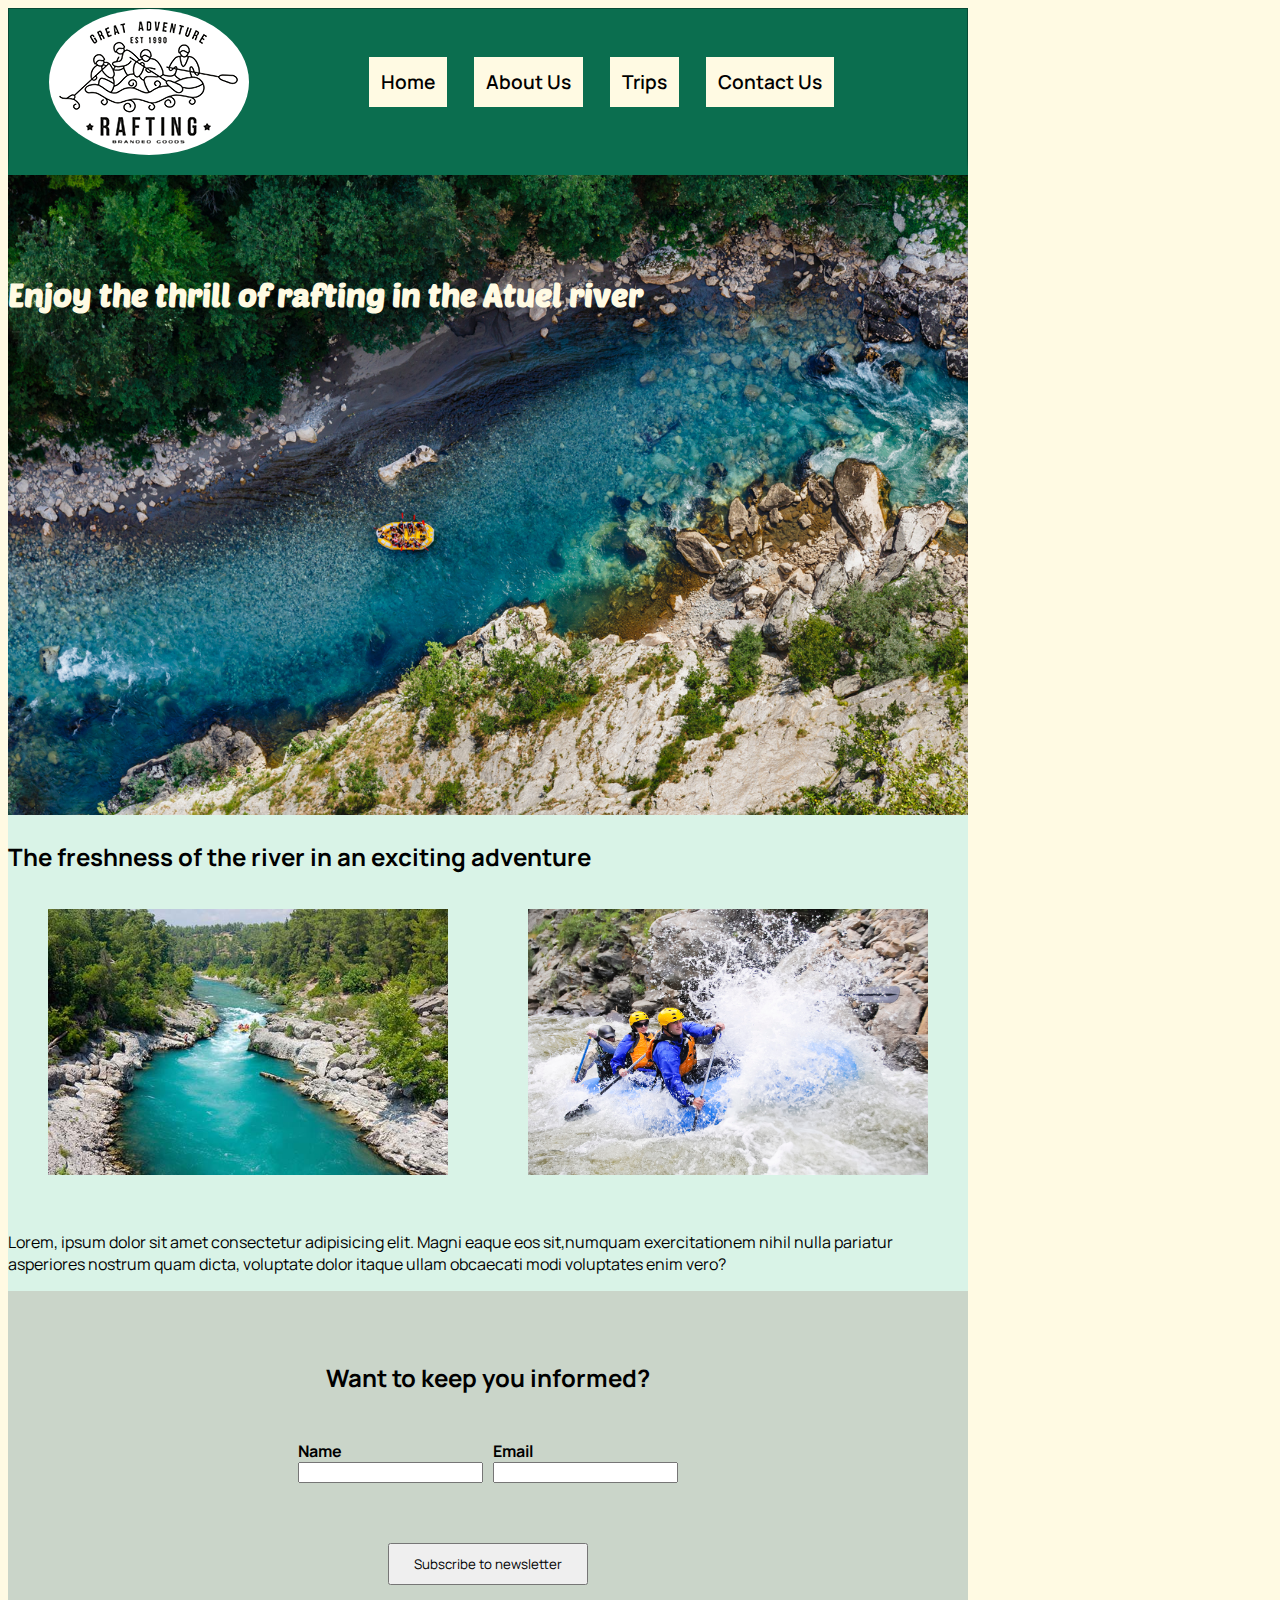
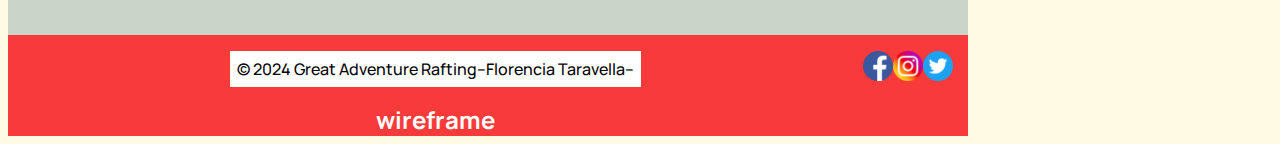
==== wwr/index.html @ 2f853588 "h" ====
<!DOCTYPE html>

<html lang="en-US">
    <head>
        <meta charset="utf-8">
        <meta name="viewport" content="width=device-width initial-scale=1.0"/>
        <meta name="author" content="Florencia Taravella"/>
        <meta name="description" content="Home rafting site plan"/>
        <link rel="stylesheet" href="styles/rafting.css">
        <title>Home- Great Adventure | Florencia Taravella | WDD 130 </title>
    </head>
    <body>
        <header>
            <div class="header">
                <img src="images/logo.png" alt="Rafting Logo">
                <nav class="menu"> 
                     <a href="index.html"> Home </a> 
                     <a href="about.html"> About Us</a>
                     <a href="trips.html"> Trips</a>
                     <a href="contact.html"> Contact Us</a>
                </nav>
            </div>
        </header>
        <main>
            <div class="hero-index">
                <h1> Enjoy the thrill of rafting in the Atuel river</h1>
                <img src="images/hero-index.jpg" alt="Calm extense river view">
            </div>

            <div class="images-2">
                <h2>The freshness of the river in an exciting adventure</h2>
                <figure><img src="images/index-1.jpg" alt="offerings"></figure>
                <figure><img src="images/index-2.jpg" alt="offerings"><figcaption><h3></h3></figcaption></figure>
                <p>Lorem, ipsum dolor sit amet consectetur 
                    adipisicing elit. Magni eaque eos sit,numquam exercitationem nihil nulla pariatur asperiores nostrum quam dicta, voluptate dolor itaque ullam obcaecati 
                    modi voluptates enim vero?</p>
            </div>
            <div class="form-index">
                <h2> Want to keep you informed?</h2>
                <fieldset class="input">
                        <label for="Name"> Name</label>
                        <input type="text" id="name" name="name">
                        <label for="email">Email</label> 
                        <input type="text" id="email" name="email">
                </fieldset>
                    <button type="submit" id="subscribe" name="subscribe" value="Subscribe to newsletter">Subscribe to newsletter</button>
                </div>
        <footer>
            <p> © 2024 Great Adventure Rafting--Florencia Taravella-- </p>
            <nav class="footer">
                <a href="https://www.facebook.com/?locale=es_LA" target="_blank"> <img src="images/fb-icon.webp" alt="Facebook"></a>
                <a href="https://www.instagram.com/" target="_blank"> <img src="images/ig-icon.webp" alt="Instagram"></a>
                <a href="https://twitter.com/?lang=es/" target="_blank"> <img src="images/twitter-icon.webp" alt="Twitter"></a>
            </nav>
            <a class="wireframe" href="https://wireframe.cc/pro/pp/7c29cfee4741584#1" target="_blank">wireframe</a>
        </footer>
    </body>
    
</html>
---- wwr/styles/rafting.css ----
@import url('https://fonts.googleapis.com/css2?family=Manrope:wght@200..800&family=Poetsen+One&display=swap');

:root{
    --paragraph-font: "manrope";
    --primary-color: #FFFAE3;
    --secondary-color: #f93a3a;
    --accent1-color:#2c3d55;
    --accent2-color:#074a35;
    --accent3-color: #0047ab;
    --heading-font: "poetsen one";
    --nav-link-color: #fffae3;
    --nav-hover-link-color: #8ba6a9;
    --nav-hover-background-color: #cacc90;
    --nav-background-color:#0b6e4f;
}
body{
    background-color: var(--primary-color);
    max-width: 960px;
    font-family: var(--paragraph-font);
}
.header {
    display: grid;
    align-items: center;
    border: 1px solid var(--accent2-color);
    border-bottom:20px solid var(--nav-background-color);
    background-color: #0b6e4f;  
}
header img{
    border-radius: 50%;
    grid-column: 1;
    margin-left: 40px;
}
.menu {
    grid-column: 2;
    display: flex;
    justify-content: space-around;
    margin-right: 120px;
}
.menu a{
    padding: 12px;
    background-color: #FFFAE3;
    font-family: var(--paragraph-font);
    font-size: 1.2rem;
    font-weight: 400;
}
.reach{
    font-family: var(--paragraph-font);
    font-weight: 700;
    color:var(--primary-color);
    background-color: rgba(22, 116, 74, 0.9);
    width: 100%;
    display: flex;
    }
.reach h1{
    margin-left: 350px
}
.reach a{
    text-decoration: none;
    color: var(--primary-color);
}
.reach a:hover{
    color: var(--accent1-color);
}
.history{
    position: relative;
    border-top: 5px solid#fffae3;
    border-bottom:5px solid #fffae3;
    background-color:#8ba6a9;
    font-family: var(--paragraph-font);
    color: black;
    font-size: 1rem;
    padding: 15px;
    display: grid;
    justify-content: center;
}
.p1{
    grid-column:1/2;
}
.p2{
    grid-column: 2/3;
}
.history h2{
    padding: 10px;
    background-color: #2c3d55; 
    grid-column: 1/3;
    justify-self: center;
    text-align: center;
    width: 100%;
    font-family: var(--heading-font);
    color: var(--nav-link-color);
    font-size: 3rem;
}
.hero{
    position: relative;
    display: grid;
}
.hero h1{
    position: absolute;
    font-family: var(--heading-font);
    color: var(--nav-background-color);
    font-size: 3rem;
    justify-self: center;
    grid-column: 1/3;
    text-align: center;
    padding: 10px;
    background-color:rgba(255,250,227,0.3);
    width:102%;
}
.hero img{
    display: block;
    width: 100%;
    height: auto;
}
.happy-client{
    box-sizing: border-box;
    position: absolute; 
    top: 200px;  
    left: 100px;
    width: 75%;
    background-color:rgba(244, 241, 241, 0.3);
    padding: 10px 20px 10px 20px;
}
.happy-client img{
    width: 200px;
    height: auto;
    float: right;
}
.happy-client{
    font-family: var(--paragraph-font);
    color: var(--accent1-color);
    font-size: 1.2rem;
}
.adventure{
    display: grid;
    background-color: var(--accent2-color);
    justify-content: center;
}
.adventure img{
    width: 120px;
    height: auto;
}
.adventure h2{
    grid-column: 1/6;
    padding: 10px;
    background-color: #2c3d55;
    justify-self: center;
    text-align: center;
    width: 94%;
    font-family: var(--heading-font);
    color: var(--nav-link-color);
    font-size: 2rem;
}
.adventure figcaption{
    font-family: var(--paragraph-font);
    font-size: 0.8rem;
    color: var(--primary-color);
}
.employee{
    width: 100%;
    background-color:gainsboro;
    display: grid;
    grid-template-columns: 1fr 1fr 1fr;
    position: relative;
}
.employee figcaption:nth-child(1){
    position: absolute;
    margin-top: 50px;
}
.employee img{
    width: 280px;
    height: 200px;
 }
 .employee figure:nth-child(1){
    margin-left: 10px;
 }
 .employee figure:nth-child(2){
    margin-left: 5px;
 }
 .employee figure:nth-child(3){
    margin-left: 8px;
 }
.employee figcaption{
    font-family: var(--paragraph-font);
    color: var(--accent1-color);
    margin-top: 10px;
    text-align: center;
    font-size: 1rem;
    font-weight: 700;
    font-style: italic;
}
.information{
    display: grid;
    grid-template-columns: 1fr 1fr;
    background-color:gainsboro;
}
.information img{
    width: 500px;
    height: auto;
    justify-self: right;
}
.side h2{
    font-family: var(--paragraph-font);
    font-weight: 800;
    color: var(--accent1-color);
    text-align: center;
}
.side {
    font-family: var(--paragraph-font);
    font-weight: 500;
    color: var(--accent2-color);
    text-align: center;
}
.form{
    font-family: var(--paragraph-font);
    width: 100%;
    display: grid;
    color: var(--accent2-color);
}
.form h1, h3{
    color: var(--accent2-color);
    text-align: center;
    font-weight: 500;
}
.user{
    display: grid;
    justify-content: space-evenly;
}
.user label{
    grid-row: 1;
    font-weight: 700;
}
.user input{
    grid-row: 2;   
    width: 240px;
    border: 2px solid grey;
    border-radius: 2px;
    padding: 2px;
    background-color: white;
}
.radio{
    display: grid;
    grid-template-columns: 1fr 8fr;
}
.radio input{
    justify-self: left;
    width: 20px;
    height: 20px;
}
.radio label{
    justify-self: left;
    border: 2px solid grey;
    border-radius: 2px;
    padding: 2px;
    width: 200px;
    background-color: white;
    font-size: 0.8rem;
    font-weight: 700;
}
fieldset{
    width: 400px;
    justify-self: center;
    border: none;
    margin-top: 20px;
    font-weight: 700;
}
.message{
    display: grid;
    width: 400px;
    justify-self: center;
    padding-top: 20px;
}
.message label{
    grid-row: 1;
    font-weight: 700;
}
.message textarea{
    grid-row: 2;
    border: 2px solid grey;
    border-radius: 2px;
}
.subscribe{
    display: flex;
    justify-content: center;
    margin-top: 20px;
    margin-bottom: 20px;
}
#request{
    padding: 13px;
    width: 200px;
    justify-self: center;
    margin-bottom: 70px;
    border: 2px solid grey;
    border-radius: 3px;
    font-family: var(--paragraph-font);
    font-weight: 700;
    background-color: var(--accent2-color);
    color: var(--primary-color);
    font-size: 1.2rem;
    cursor: pointer;
}
#request:hover{
    padding: 13px;
    width: 200px;
    justify-self: center;
    margin-bottom: 70px;
    border: 2px solid grey;
    border-radius: 3px;
    font-family: var(--paragraph-font);
    font-weight: 700;
    background-color: var(--accent1-color);
    color: var(--primary-color);
    font-size: 1.2rem;
}
footer{
    display: grid;
    align-items: center;
    background-color: var(--secondary-color);
}
footer p{
    grid-column: 2/3;
    grid-row: 1;
    justify-self: center;
    font-family: var(--paragraph-font);
    color: black;
    padding: 7px;
    background-color: white;
    font-weight: 500;
}
.footer {
    display: flex;
    grid-column: 3/4;
    justify-self: right;
    align-self: center;
    padding-right: 15px;
}
.wireframe {
    grid-row: 2;
    grid-column: 2/3;
    justify-self: center;
    font-family: var(--paragraph-font);
    font-size: 1.5rem;
    color:white;
    font-weight: 700;
    text-decoration: none;
}
.wireframe-trips{
grid-row: 2;
grid-column: 2/3;
justify-self: center;
font-family: var(--paragraph-font);
font-size: 1.5rem;
color:white;
font-weight: 700;
text-decoration: none;   
}

nav a:link{
    color: black;
    text-decoration: none;
    font-weight: 600;
    
}
nav a:visited{
    color: var(--secondary-color);
    font-weight: 600;
}
nav a:hover{
    color: var(--accent3-color);
    font-weight: 600;
}
nav img{
    width: 30px;
    height: auto;
}
.know-more img{
    width: 100%;
    height: auto;
}
.know-more{
    width: 100%;
    position: relative;
    background-color: rgba(180, 235, 235, 0.5);
}
#know-more-button{
    width: 100%;
    position: absolute;
    margin-top: 100px;
    margin-left: -960px;
    background-color:rgba(31, 97, 100, 0.5);
    padding: 15px;
    border: none;
    font-family: var(--paragraph-font);
    font-size: 1.5rem;
    color:#FFFAE3;
}
#know-more-button:hover{
    width: 100%;
    position: absolute;
    margin-top: 100px;
    margin-left: -960px;
    background-color:rgba(29, 69, 71, 0.5);
    padding: 15px;
    border: none;
    font-family: var(--paragraph-font);
    font-size: 1.5rem;
    color: #FFFAE3;
}
.trips {
    display: flex;
    background-color: rgba(180, 235, 235, 0.5);
    padding-top: 30px;
    padding-bottom: 200px;
}
.trips figure img{
    width: 280px;
    height:180px;
    border-radius: 10px;
}
.trips figure:nth-child(1){
    margin-left: 23px;
}
.trips figure:nth-child(2){
    margin-left: 1px;
}
.trips figure:nth-child(3){
    margin-left: -16px;
}
.trips figure{
    position: relative;
}

.trips figure:nth-child(1) figcaption h2{
    position: absolute;
    margin-top: -50px;
    margin-left: 65px;
    color: var(--accent1-color);
    font-family: var(--paragraph-font);
    font-weight: 900;
    font-style: italic;
    padding: 10px;
    font-size: 1.3rem;
}
.trips figure:nth-child(2) figcaption h2{
    position: absolute;
    margin-top: -50px;
    margin-left: 65px;
    color: #FFFAE3;
    font-family: var(--paragraph-font);
    font-weight: 800;
    font-style: italic;
    padding: 10px;
    font-size: 1.3rem;
}
.trips figure:nth-child(3) figcaption h2{
    position: absolute;
    margin-top: -50px;
    margin-left: 40px;
    color: var(--accent1-color);
    font-family: var(--paragraph-font);
    font-weight: 900;
    font-style: italic;
    padding: 10px;
    font-size: 1.3rem;
    
}

.trips figure:nth-child(1) figcaption p{
    position: absolute;
    margin-top: 10px;
    margin-left: 10px;
    text-align: center;
    color: var(--accent1-color);
    font-family: var(--paragraph-font);
    font-weight: 400;
    font-style: italic;
    padding: 10px;
}
.trips figure:nth-child(2) figcaption p{
    position: absolute;
    margin-top: 10px;
    margin-left: 10px;
    color: var(--accent1-color);
    font-family: var(--paragraph-font);
    font-weight: 500;
    font-style: italic;
    text-align: center;
    padding: 10px;   
}
.trips figure:nth-child(3) figcaption p{
    position: absolute;
    margin-top: 10px;
    margin-left: 40px;
    text-align: center;
    color: var(--accent1-color);
    font-family: var(--paragraph-font);
    font-weight: 500;
    font-style: italic;
    padding: 10px;    
}
table{
    border: 2px solid rgba(27, 53, 53);
    padding: 5px;
    text-align: center;
    font-family: var(--paragraph-font);
    border-collapse: collapse;
    border-spacing: 0;
}
th, td {
    padding:8px;
    border: 2px solid black;
}
.table-container{
    padding:30px;
    background-color: rgba(180, 235, 235, 0.5);
    display: grid;
    grid-template-columns: 2fr 1fr;
}
.general-considerations{
    font-family: var(--paragraph-font);
}
.general-considerations h2{
    grid-row: 1;
    grid-column: 2;
    text-align: center;
}
table caption{
    grid-row: 1;
    grid-column: 1;
    text-align: center;
}
.hero-index{
    background-color: rgba(180, 235, 235, 0.5);
    position: relative;
}
.hero-index img{
    width: 100%;
    height: auto;
}
.hero-index h1{
    position: absolute;
    margin-top: 100px;
    color: #FFFAE3;
    font-family: var(--heading-font);
}
.images-2{
    display: grid;
    grid-template-columns: 1fr 1fr;
    background-color: rgba(180, 235, 235, 0.5);
}
.images-2 img{
    width: 400px;
    height: auto; 
}
.images-2 figure:nth-child(1){
    grid-column: 1;
    grid-row: 2; 
}
.images-2 figure:nth-child(2){
    grid-column: 2;
    grid-row: 2; 
}
.images-2 h2{
    grid-column: 1/3;
    grid-row: 1; 
}
.images-2 p{
    grid-column: 1/3;
    grid-row: 3; 
}
.form-index{
    display: grid;
    padding: 50px;
    grid-template-columns: 1fr 1fr;
    background-color: rgba(150, 176, 176, 0.5);
}
.form-index h2{
    grid-column: 1/3;
    grid-row: 1;
    justify-self: center;
}
.form-index fieldset{
    display: grid;
    grid-column: 1/3;
    justify-content: space-evenly;
}
.form-index fieldset label{
    grid-row: 1;
}
.form-index fieldset input{
    grid-row: 2;
}
.form-index button{
    grid-column: 1/3;
    grid-row: 4;
    padding: 10px;
    width: 200px;
    justify-self: center;
    margin-top: 50px;
    font-family: var(--paragraph-font);
}
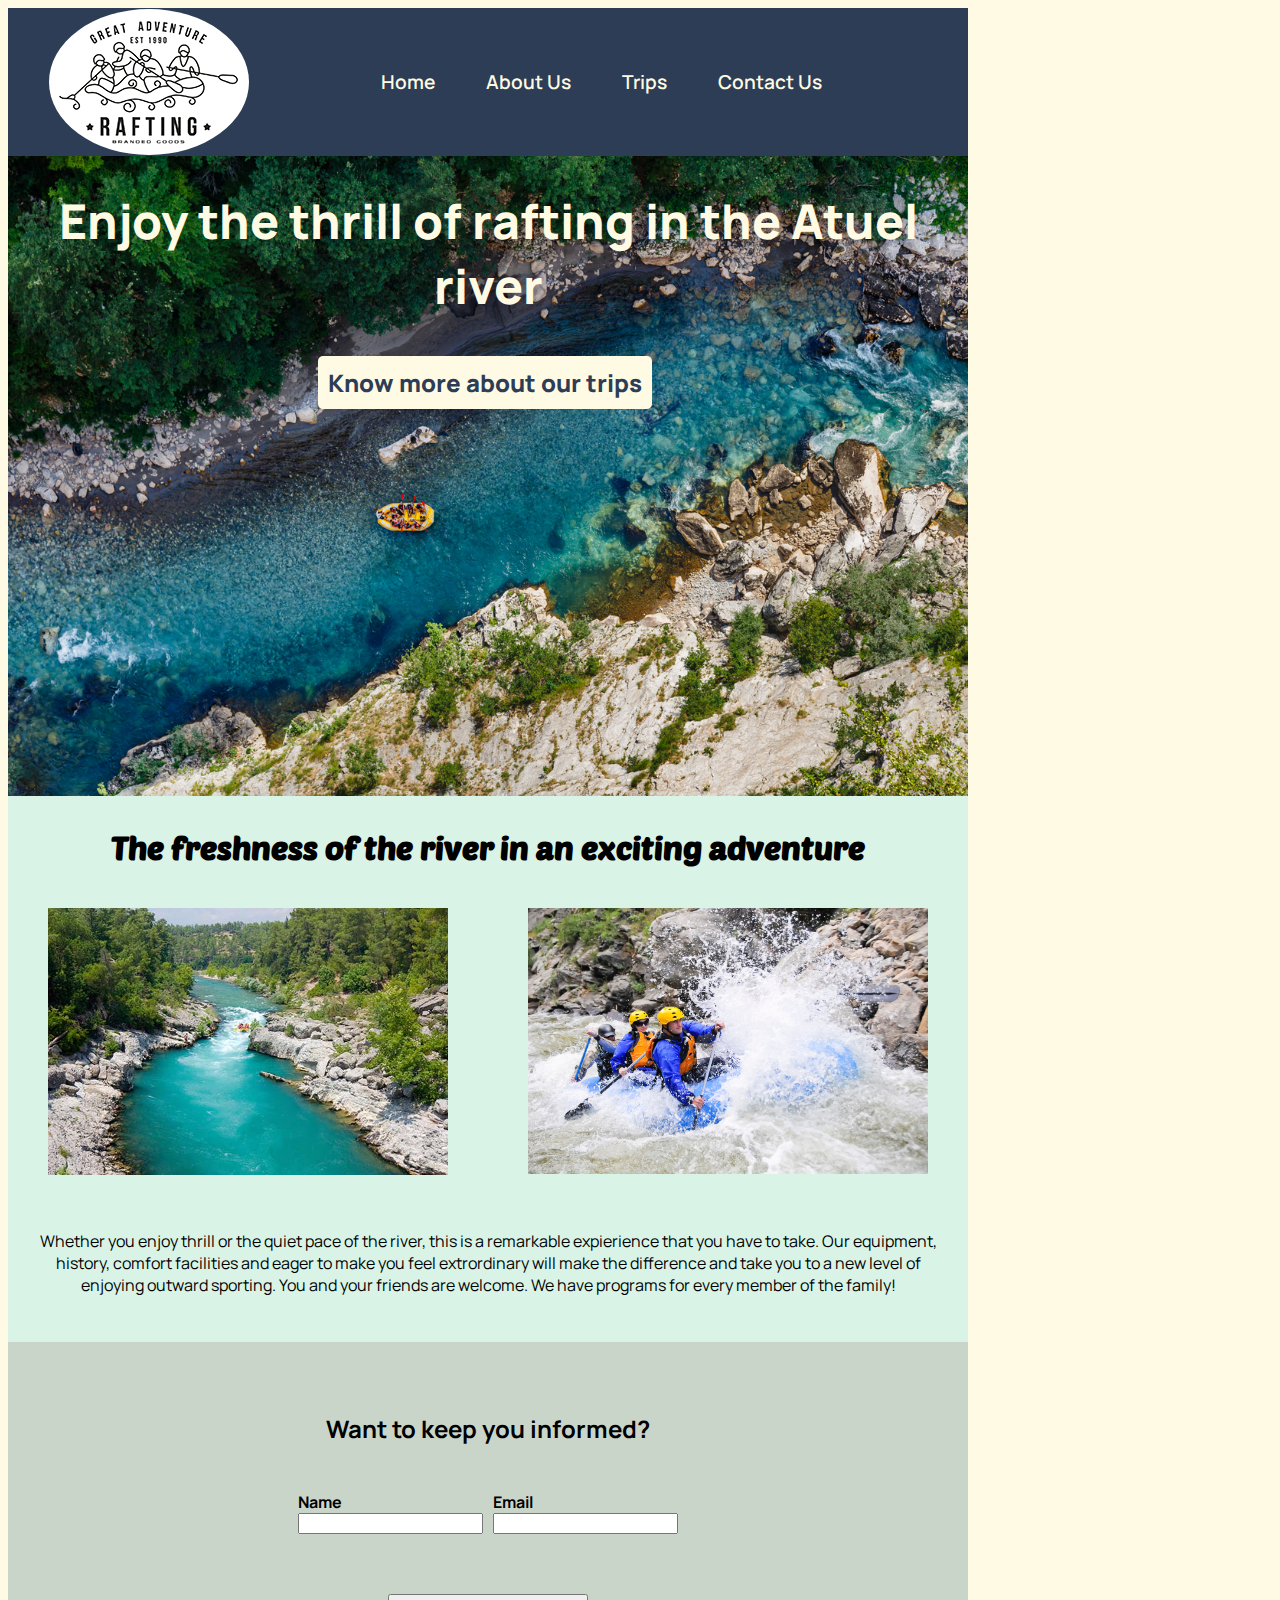
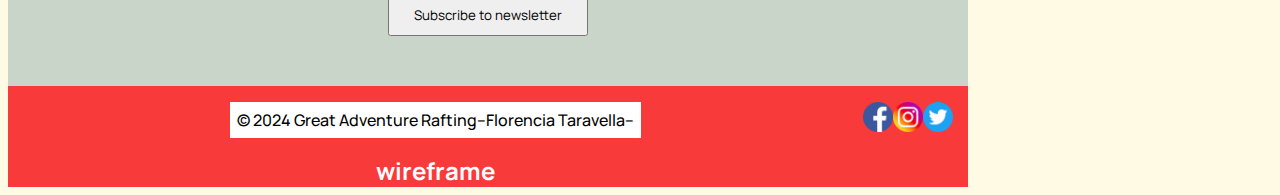
==== commit 8f416fdc: "f" ====
--- a/wwr/index.html
+++ b/wwr/index.html
@@ -23,7 +23,8 @@
         </header>
         <main>
             <div class="hero-index">
-                <h1> Enjoy the thrill of rafting in the Atuel river</h1>
+                <div class="call"><a href="https://florenciataravella.github.io/wdd130/wwr/trips.html">Know more about our trips</a></div>
+                <div> <h1>Enjoy the thrill of rafting in the Atuel river</h1></div>
                 <img src="images/hero-index.jpg" alt="Calm extense river view">
             </div>
 
@@ -31,9 +32,10 @@
                 <h2>The freshness of the river in an exciting adventure</h2>
                 <figure><img src="images/index-1.jpg" alt="offerings"></figure>
                 <figure><img src="images/index-2.jpg" alt="offerings"><figcaption><h3></h3></figcaption></figure>
-                <p>Lorem, ipsum dolor sit amet consectetur 
-                    adipisicing elit. Magni eaque eos sit,numquam exercitationem nihil nulla pariatur asperiores nostrum quam dicta, voluptate dolor itaque ullam obcaecati 
-                    modi voluptates enim vero?</p>
+                <p>Whether you enjoy thrill or the quiet pace of the river, this is a remarkable expierience that you have to take.
+                    Our equipment, history, comfort facilities and eager to make you feel extrordinary will make the difference and take you 
+                    to a new level of enjoying outward sporting. You and your friends are welcome. We have programs for every member of the family!
+                </p>
             </div>
             <div class="form-index">
                 <h2> Want to keep you informed?</h2>
--- a/wwr/styles/rafting.css
+++ b/wwr/styles/rafting.css
@@ -5,13 +5,13 @@
     --primary-color: #FFFAE3;
     --secondary-color: #f93a3a;
     --accent1-color:#2c3d55;
-    --accent2-color:#074a35;
+    --accent2-color:#2c3834;
     --accent3-color: #0047ab;
     --heading-font: "poetsen one";
     --nav-link-color: #fffae3;
     --nav-hover-link-color: #8ba6a9;
     --nav-hover-background-color: #cacc90;
-    --nav-background-color:#0b6e4f;
+    --nav-background-color:#19221f;
 }
 body{
     background-color: var(--primary-color);
@@ -21,9 +21,8 @@
 .header {
     display: grid;
     align-items: center;
-    border: 1px solid var(--accent2-color);
-    border-bottom:20px solid var(--nav-background-color);
-    background-color: #0b6e4f;  
+    border: 1px solid var(--accent1-color);
+    background-color: var(--accent1-color);  
 }
 header img{
     border-radius: 50%;
@@ -38,10 +37,23 @@
 }
 .menu a{
     padding: 12px;
-    background-color: #FFFAE3;
+    color: var(--primary-color);
     font-family: var(--paragraph-font);
     font-size: 1.2rem;
     font-weight: 400;
+}
+.menu a:link{
+    color:var(--primary-color);
+    text-decoration: none;
+    font-weight: 600;
+}
+nav a:visited{
+    color: var(--primary-color);
+    font-weight: 600;
+}
+nav a:hover{
+    color: var(--nav-hover-link-color);
+    font-weight: 600;
 }
 .reach{
     font-family: var(--paragraph-font);
@@ -353,21 +365,6 @@
 font-weight: 700;
 text-decoration: none;   
 }
-
-nav a:link{
-    color: black;
-    text-decoration: none;
-    font-weight: 600;
-    
-}
-nav a:visited{
-    color: var(--secondary-color);
-    font-weight: 600;
-}
-nav a:hover{
-    color: var(--accent3-color);
-    font-weight: 600;
-}
 nav img{
     width: 30px;
     height: auto;
@@ -381,29 +378,32 @@
     position: relative;
     background-color: rgba(180, 235, 235, 0.5);
 }
-#know-more-button{
-    width: 100%;
+.know-more a{
+    width: 40%;
     position: absolute;
     margin-top: 100px;
-    margin-left: -960px;
-    background-color:rgba(31, 97, 100, 0.5);
+    margin-left: -670px;
+    background-color:rgba(31, 98, 101, 0.5);
     padding: 15px;
     border: none;
     font-family: var(--paragraph-font);
     font-size: 1.5rem;
-    color:#FFFAE3;
-}
-#know-more-button:hover{
-    width: 100%;
+    color:var(--primary-color);
+    text-decoration: none;
+    text-align: center;
+    font-weight: 800;
+}
+.know-more a:hover{
+    width: 40%;
     position: absolute;
     margin-top: 100px;
-    margin-left: -960px;
-    background-color:rgba(29, 69, 71, 0.5);
+    margin-left: -670px;
+    background-color: var(--primary-color);
     padding: 15px;
     border: none;
     font-family: var(--paragraph-font);
     font-size: 1.5rem;
-    color: #FFFAE3;
+    color: rgba(31, 98, 101);
 }
 .trips {
     display: flex;
@@ -531,21 +531,60 @@
 .hero-index{
     background-color: rgba(180, 235, 235, 0.5);
     position: relative;
+    font-family: var(--paragraph-font);
 }
 .hero-index img{
     width: 100%;
     height: auto;
 }
+.call a{
+    position: absolute;
+    text-align: center;
+    margin-top: 200px;
+    margin-left: 310px;
+    padding: 10px;
+    background-color:var(--primary-color);
+    color: var(--accent1-color);
+    font-family: var(--paragraph-font);
+    font-size: 1.5rem;
+    font-weight: 800;
+    text-decoration: none;
+    border-radius: 5px;
+}
+.call a:hover{
+    position: absolute;
+    text-align: center;
+    margin-top: 200px;
+    margin-left: 310px;
+    padding: 10px;
+    background-color:var(--accent1-color);
+    color: var(--primary-color);
+    font-family: var(--paragraph-font);
+    font-size: 1.5rem;
+    font-weight: 800;
+    text-decoration: none;
+    border-radius: 5px;
+}
+
+
 .hero-index h1{
     position: absolute;
-    margin-top: 100px;
-    color: #FFFAE3;
-    font-family: var(--heading-font);
+    color:var(--primary-color);
+    font-size: 3rem;
+    text-align: center;
+    font-weight: 800;
+
 }
 .images-2{
     display: grid;
+    text-align: center;
     grid-template-columns: 1fr 1fr;
     background-color: rgba(180, 235, 235, 0.5);
+    padding-bottom: 30px;
+}
+.images-2 h2{
+    font-family: var(--heading-font);
+    font-size: 2rem;
 }
 .images-2 img{
     width: 400px;
@@ -566,6 +605,8 @@
 .images-2 p{
     grid-column: 1/3;
     grid-row: 3; 
+    padding-left: 20px;
+    padding-right: 20px;
 }
 .form-index{
     display: grid;
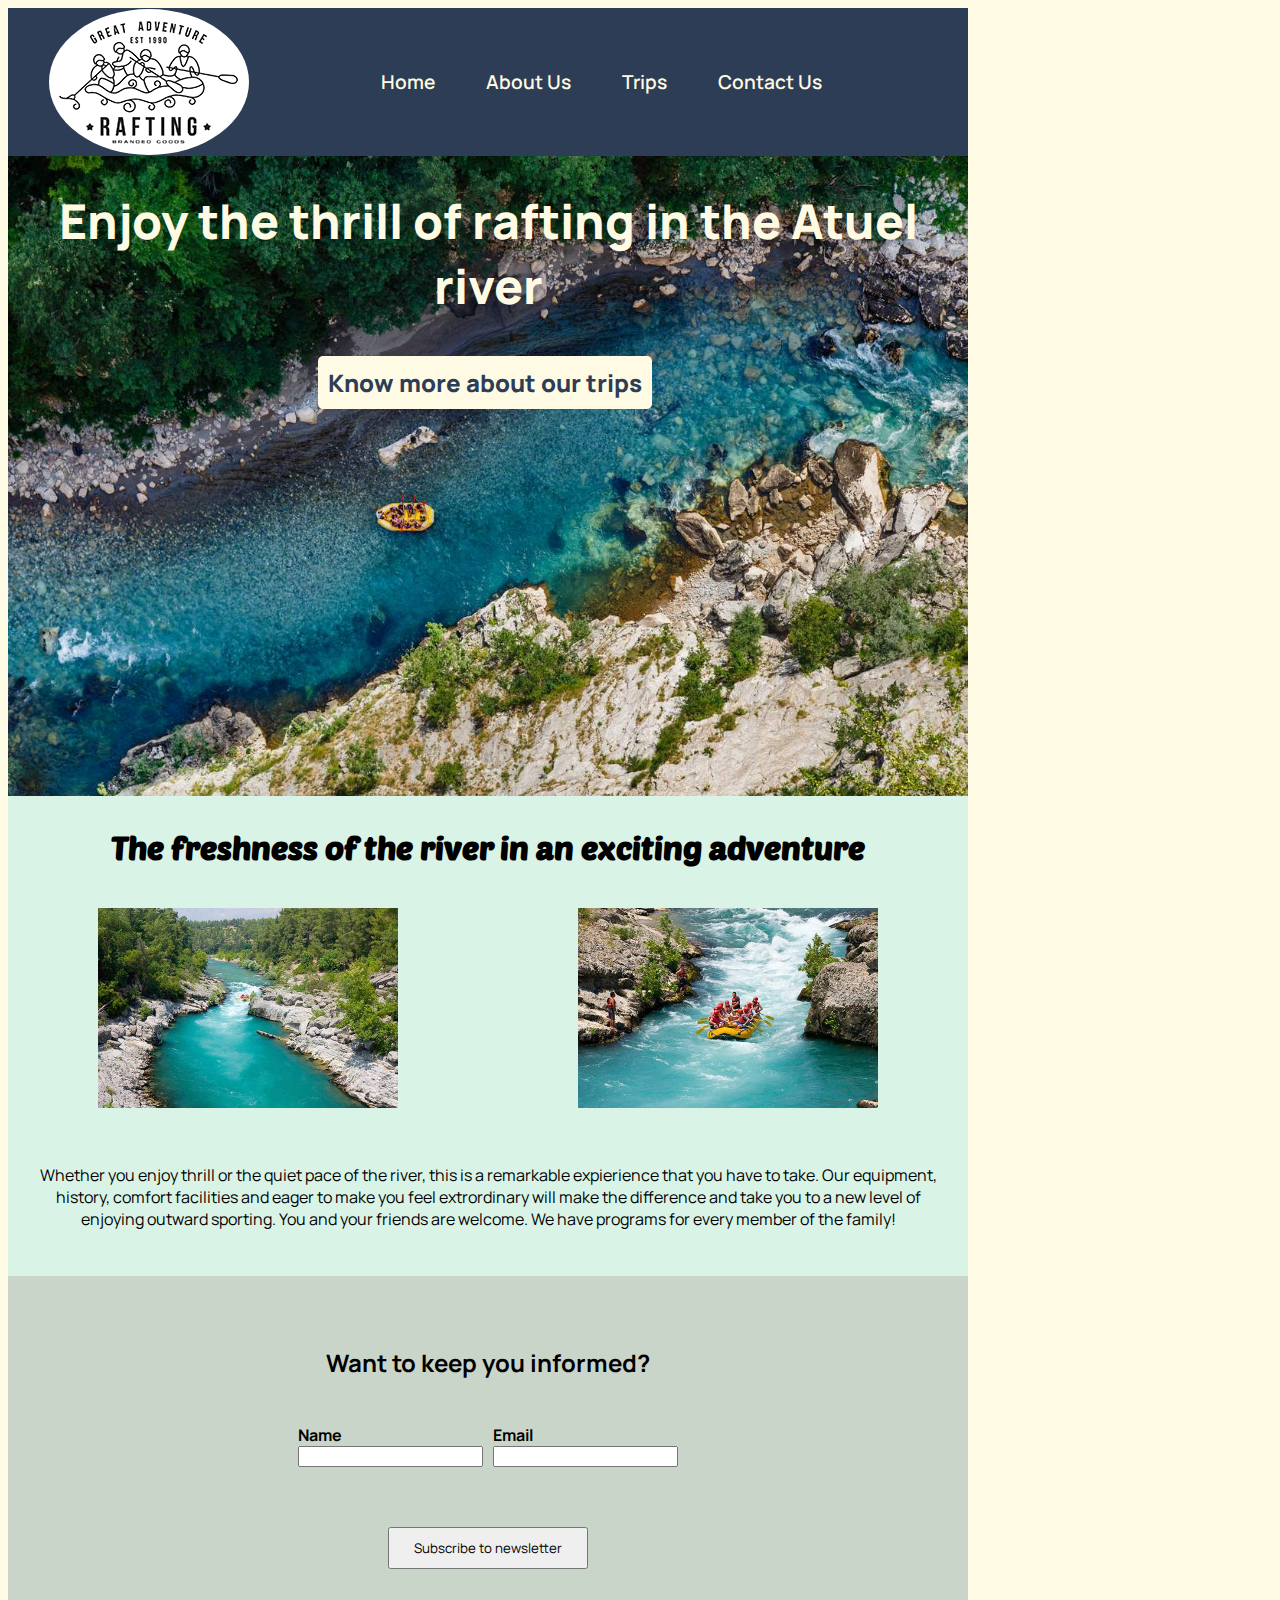
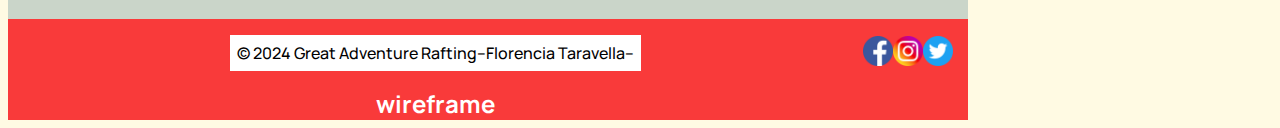
==== commit 3038584e: "h" ====
--- a/wwr/index.html
+++ b/wwr/index.html
@@ -47,6 +47,7 @@
                 </fieldset>
                     <button type="submit" id="subscribe" name="subscribe" value="Subscribe to newsletter">Subscribe to newsletter</button>
                 </div>
+        </main>       
         <footer>
             <p> © 2024 Great Adventure Rafting--Florencia Taravella-- </p>
             <nav class="footer">
--- a/wwr/styles/rafting.css
+++ b/wwr/styles/rafting.css
@@ -149,7 +149,7 @@
 }
 .adventure img{
     width: 120px;
-    height: auto;
+    height: 80px;
 }
 .adventure h2{
     grid-column: 1/6;
@@ -371,7 +371,7 @@
 }
 .know-more img{
     width: 100%;
-    height: auto;
+    height: 550px;
 }
 .know-more{
     width: 100%;
@@ -433,7 +433,7 @@
     position: absolute;
     margin-top: -50px;
     margin-left: 65px;
-    color: var(--accent1-color);
+    color: var(--primary-color);
     font-family: var(--paragraph-font);
     font-weight: 900;
     font-style: italic;
@@ -455,7 +455,7 @@
     position: absolute;
     margin-top: -50px;
     margin-left: 40px;
-    color: var(--accent1-color);
+    color: var(--primary-color);
     font-family: var(--paragraph-font);
     font-weight: 900;
     font-style: italic;
@@ -587,7 +587,7 @@
     font-size: 2rem;
 }
 .images-2 img{
-    width: 400px;
+    width: 300px;
     height: auto; 
 }
 .images-2 figure:nth-child(1){
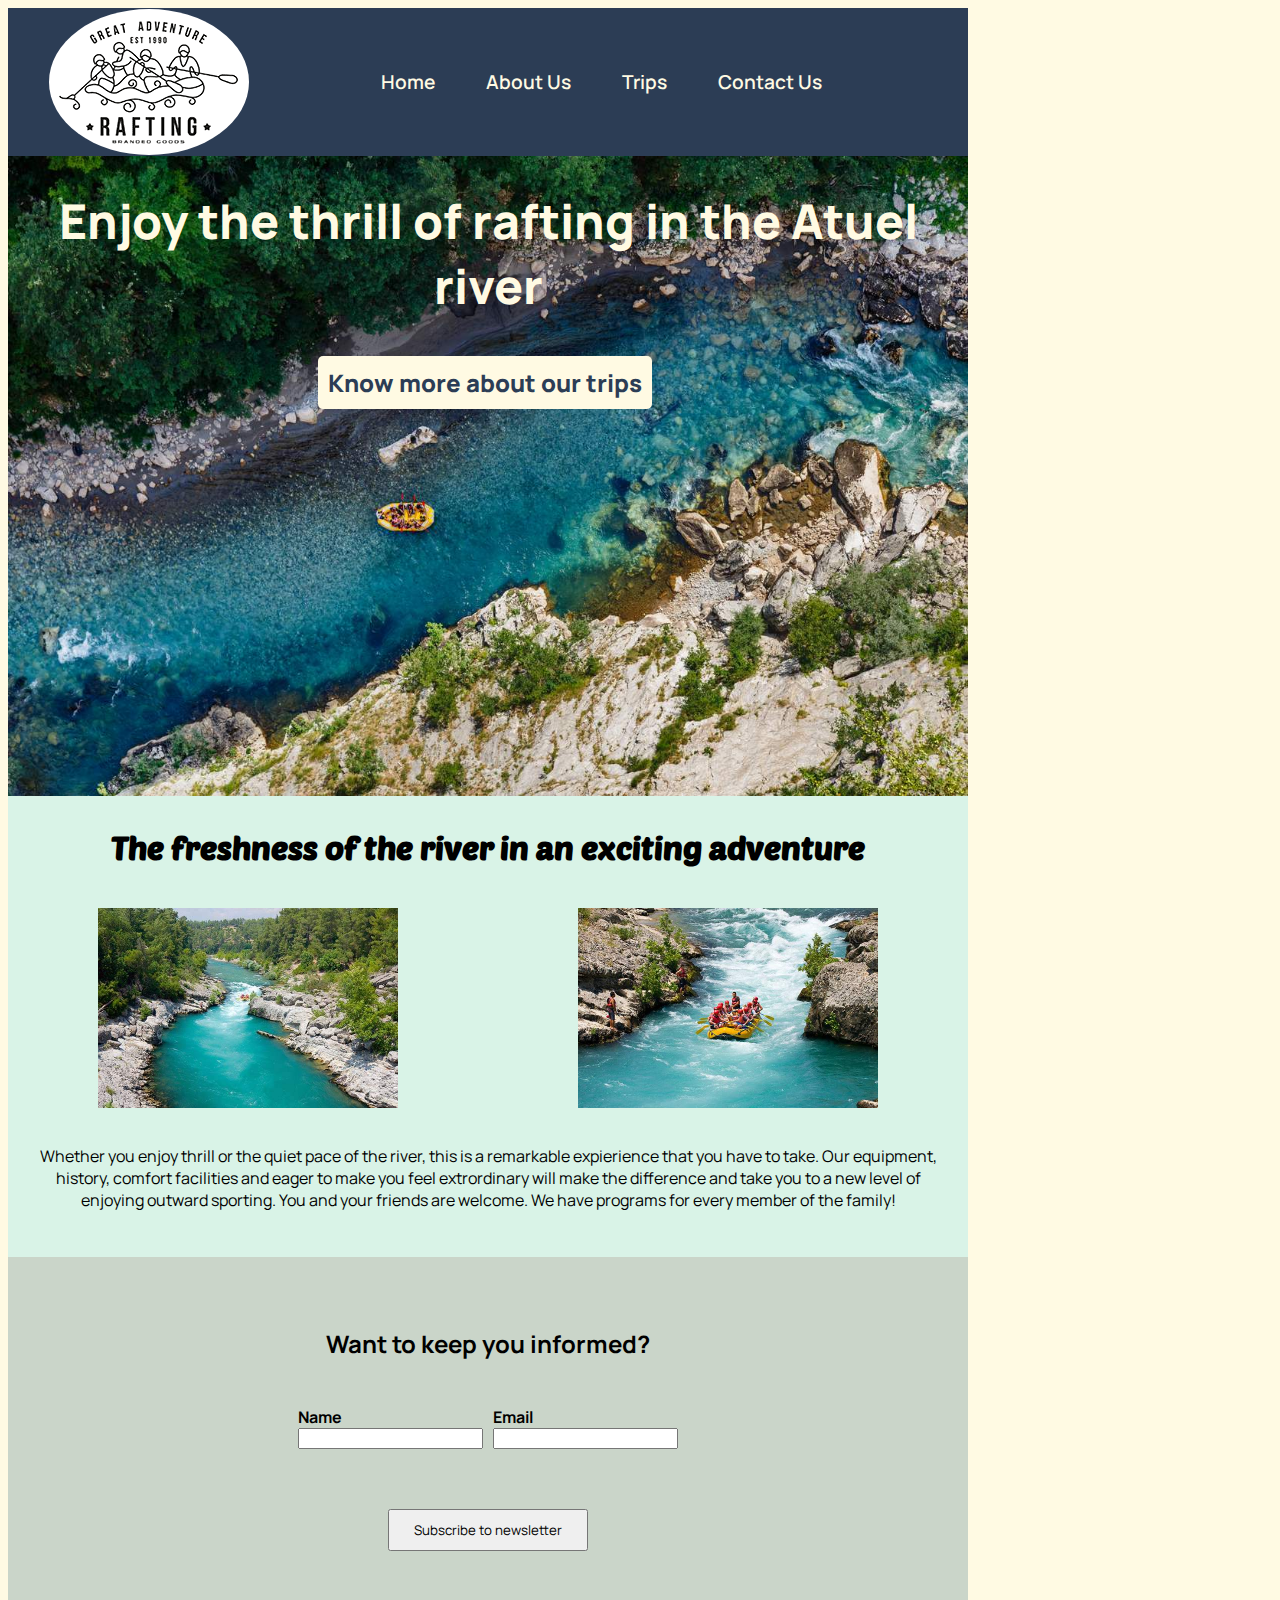
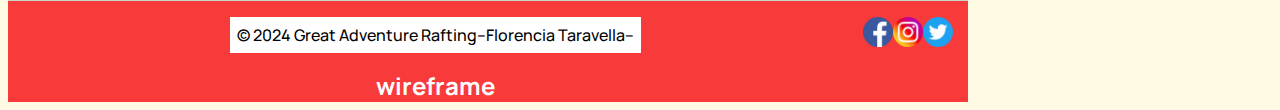
==== commit 85b60df2: "D" ====
--- a/wwr/index.html
+++ b/wwr/index.html
@@ -31,7 +31,7 @@
             <div class="images-2">
                 <h2>The freshness of the river in an exciting adventure</h2>
                 <figure><img src="images/index-1.jpg" alt="offerings"></figure>
-                <figure><img src="images/index-2.jpg" alt="offerings"><figcaption><h3></h3></figcaption></figure>
+                <figure><img src="images/index-2.jpg" alt="offerings"></figure>
                 <p>Whether you enjoy thrill or the quiet pace of the river, this is a remarkable expierience that you have to take.
                     Our equipment, history, comfort facilities and eager to make you feel extrordinary will make the difference and take you 
                     to a new level of enjoying outward sporting. You and your friends are welcome. We have programs for every member of the family!
@@ -41,7 +41,7 @@
                 <h2> Want to keep you informed?</h2>
                 <fieldset class="input">
                         <label for="Name"> Name</label>
-                        <input type="text" id="name" name="name">
+                        <input type="text" id="Name" name="name">
                         <label for="email">Email</label> 
                         <input type="text" id="email" name="email">
                 </fieldset>
--- a/wwr/styles/rafting.css
+++ b/wwr/styles/rafting.css
@@ -131,16 +131,14 @@
     width: 75%;
     background-color:rgba(244, 241, 241, 0.3);
     padding: 10px 20px 10px 20px;
+    font-family: var(--paragraph-font);
+    color: var(--accent1-color);
+    font-size: 1.2rem;
 }
 .happy-client img{
     width: 200px;
     height: auto;
     float: right;
-}
-.happy-client{
-    font-family: var(--paragraph-font);
-    color: var(--accent1-color);
-    font-size: 1.2rem;
 }
 .adventure{
     display: grid;
@@ -338,7 +336,7 @@
     background-color: white;
     font-weight: 500;
 }
-.footer {
+.footer{
     display: flex;
     grid-column: 3/4;
     justify-self: right;
